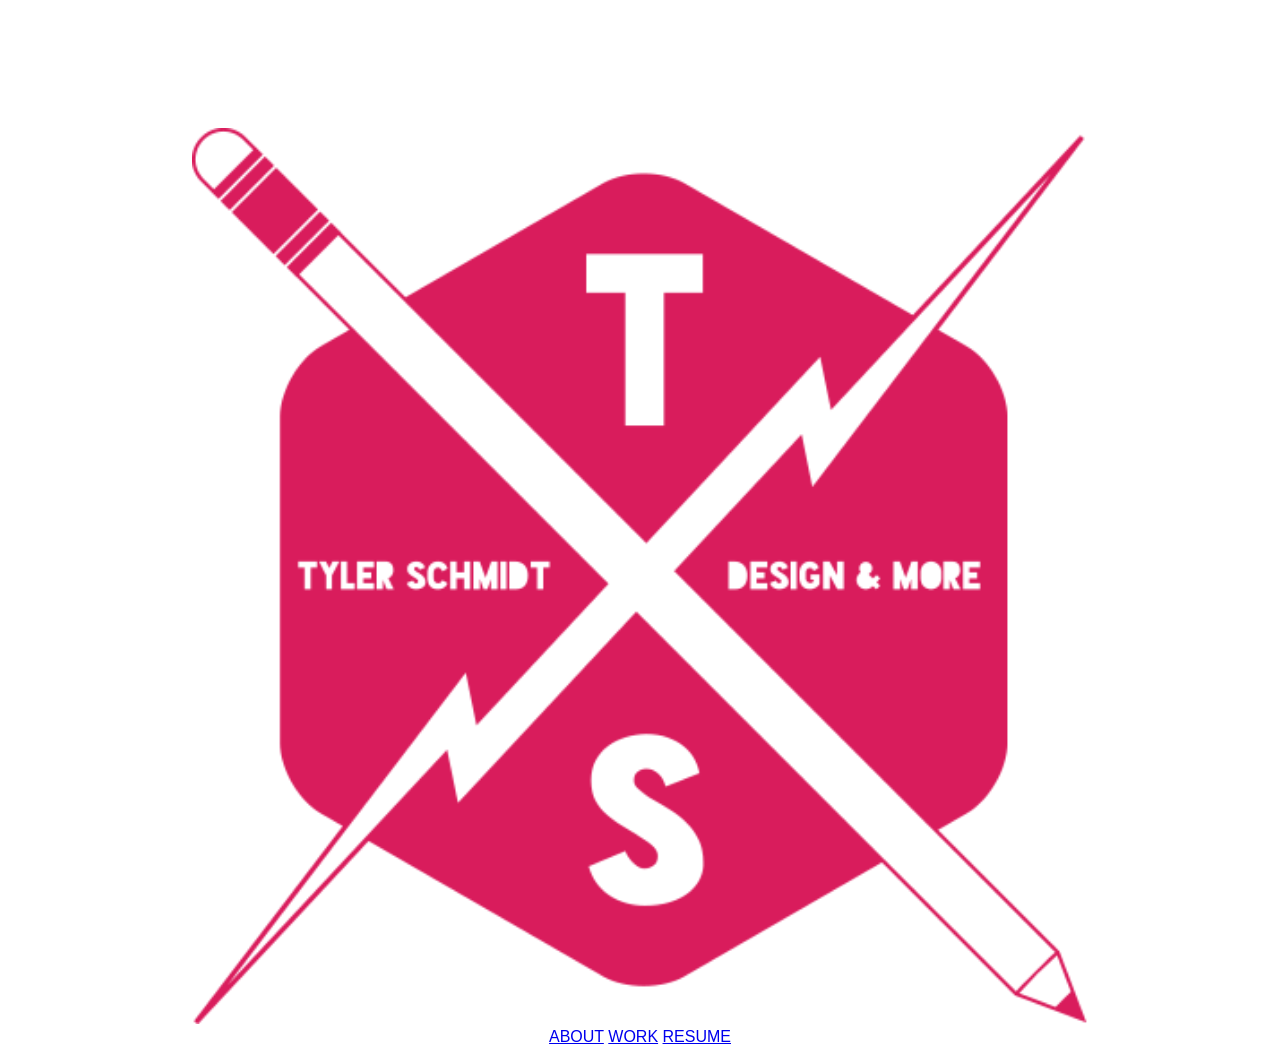
==== index.html @ 3486b697 "massive fixes" ====
<!DOCTYPE html>
<html lang="en">
<head>

  <!-- Basic Page Needs
  –––––––––––––––––––––––––––––––––––––––––––––––––– -->
  <meta charset="utf-8">
  <title>Your page title here :)</title>
  <meta name="description" content="">
  <meta name="author" content="">

  <!-- Mobile Specific Metas
  –––––––––––––––––––––––––––––––––––––––––––––––––– -->
  <meta name="viewport" content="width=device-width, initial-scale=1">

  <!-- FONT
  –––––––––––––––––––––––––––––––––––––––––––––––––– -->
  <link href="//fonts.googleapis.com/css?family=Raleway:400,300,600" rel="stylesheet" type="text/css">

  <!-- CSS
  –––––––––––––––––––––––––––––––––––––––––––––––––– -->
  <link rel="stylesheet" href="css/styles.css">
  <link rel="stylesheet" href="css/normalize.css">
  <link rel="stylesheet" href="css/skeleton.css">

  <!-- Favicon
  –––––––––––––––––––––––––––––––––––––––––––––––––– -->
  <link rel="icon" type="image/png" href="images/favicon.png">

</head>
<body>

  <!-- Primary Page Layout
  –––––––––––––––––––––––––––––––––––––––––––––––––– -->
  <div class="background-home">
    <div class="container">
       <a href="index.html">
        <img class="index-logo" src="images/logo.png">
        </a>
        <br>
       <a href="about.html">ABOUT</a>
       <a href="work.html">WORK</a>
       <a href="resume.html">RESUME</a>
    </div>
  </div>


<!-- End Document
  –––––––––––––––––––––––––––––––––––––––––––––––––– -->
</body>
</html>
---- css/styles.css ----
.scale {
  width: 90%;
}

.scale-work {
  height: 80%;
}

.index-logo{
  width: 80%;
  margin-top: 40%;
}

.fixed-left {
  width: 80%;
  margin: 0 auto;
  text-align: center;
}

.fixed-right {
  width: 90%;
  margin: 0 5%;
}

.main-nav {
  width: 50%;
  height: 300px;
  text-align: center;
  float: left;
}

.tappist {
  width: 50%;
  height: 300px;
  text-align: center;
  float: left;
  background-image: url('http://rule13.com/beerrun/hophead/wp-content/uploads/2014/01/taps.jpg');
  background-size: cover;
  background-position: center center;
}

.waystone {
  width: 50%;
  height: 300px;
  text-align: center;
  float: left;
  background-image: url('https://upload.wikimedia.org/wikipedia/commons/4/46/A_Game_Of_Thrones_board_game_detail.jpg');
  background-size: cover;
  background-position: center center;
}

.branding {
  width: 50%;
  height: 300px;
  text-align: center;
  float: left;
  background-image: url('https://milleniamen.files.wordpress.com/2014/07/pen-notebook.jpg');
  background-size: cover;
  background-position: center center;
}

.marketing {
  width: 50%;
  height: 300px;
  text-align: center;
  float: left;
  background-image: url('http://reynoldsfineart.com/gallery/wp-content/uploads/2012/11/pencils-image-1.jpg');
  background-size: cover;
  background-position: center center;
}

.more {
  width: 50%;
  height: 300px;
  text-align: center;
  float: left;
  background-image: url('https://quinncreative.files.wordpress.com/2012/05/colored_pencils.jpg');
  background-size: cover;
  background-position: center center;
}

@media (min-width: 768px) {
  .fixed-left {
    position: fixed;
    width: 18%;
    text-align: center;
    margin-left: -2%;
  }

  .fixed-right {
    width: 70%;
    margin-left: 30%;
  }

  .index-logo {
    width: 70%;
    margin-top: 10%;
  }


}

article {
  padding-top: 50px;
}

.background-home {
  background-image: url('http://i.imgur.com/KMJ0G2o.jpg');
  background-size: cover;
  background-position: center center;
  height: 100vh;
  text-align: center;
  display: fixed;
}

.background {
  background-image: url('http://www.photos-public-domain.com/wp-content/uploads/2012/05/ivory-off-white-paper-texture.jpg');
  background-size: cover;
  background-position: center center;
  height: 100vh;
  text-align: center;
  display: fixed;
}

p {
  text-align: left;
  font-size: 16pt;
}

.internal-image {
  background-size: cover;
  background-position: center center;
  width: auto;
}

.header {
  background-image: url('http://i.imgur.com/KMJ0G2o.jpg');
  background-size: cover;
  background-position: center center;
  height: 25vh;
  margin-top: 10px;
  text-align: center;
}

.header-tap {
  background-image: url('http://rule13.com/beerrun/hophead/wp-content/uploads/2014/01/taps.jpg');
  background-size: cover;
  background-position: center center;
  height: 25vh;
  margin-top: 10px;
  text-align: center;
}

.header-waystone {
  background-image: url('http://rule13.com/beerrun/hophead/wp-content/uploads/2014/01/taps.jpg');
  background-size: cover;
  background-position: center center;
  height: 25vh;
  margin-top: 10px;
  text-align: center;
}
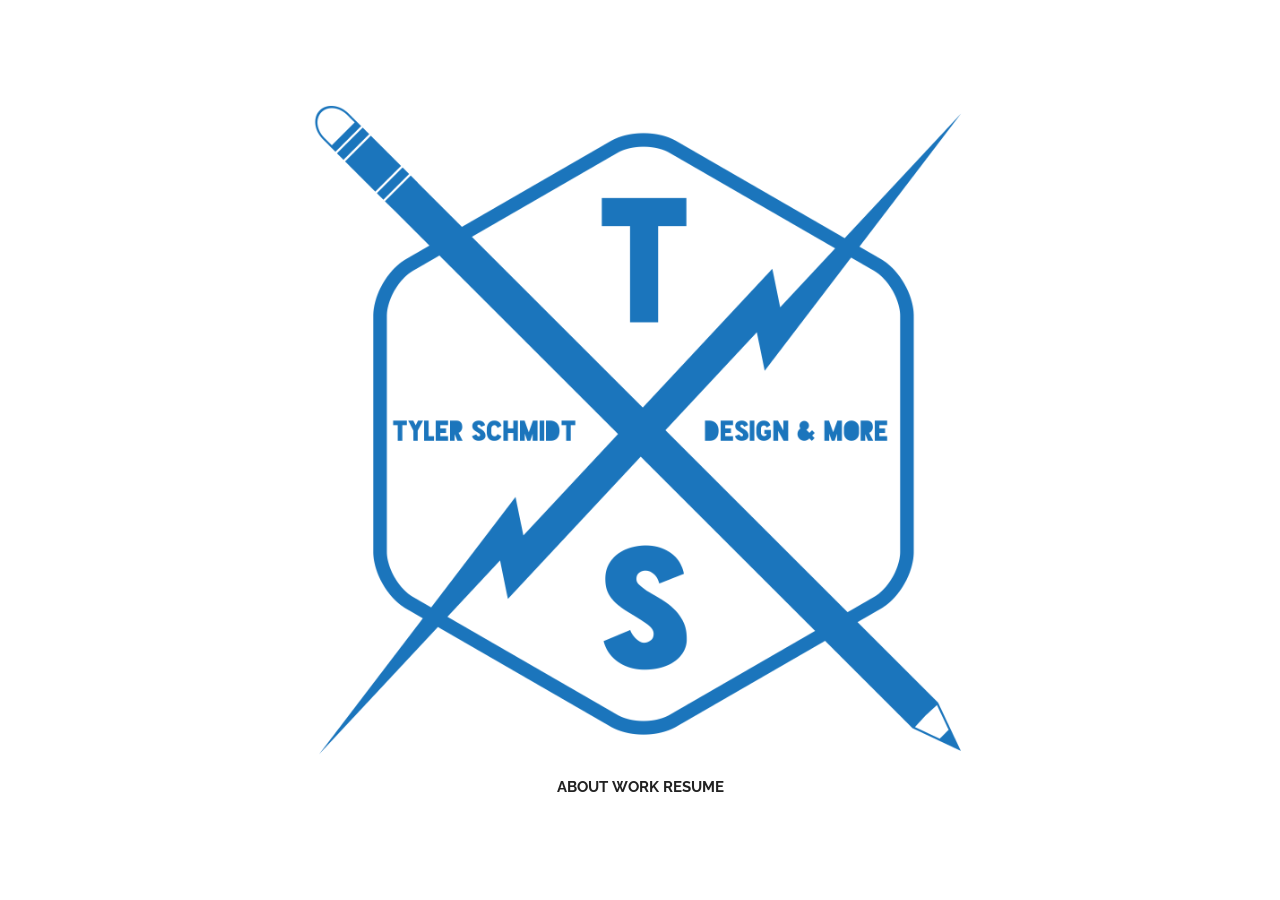
==== commit 6f6ddce7: "attempts at java" ====
--- a/index.html
+++ b/index.html
@@ -38,9 +38,9 @@
         <img class="index-logo" src="images/logo.png">
         </a>
         <br>
-       <a href="about.html">ABOUT</a>
-       <a href="work.html">WORK</a>
-       <a href="resume.html">RESUME</a>
+       <a href="about.html"><b>ABOUT</b></a>
+       <a href="work.html"><b>WORK</b></a>
+       <a href="resume.html"><b>RESUME</b></a>
     </div>
   </div>
 
--- a/css/styles.css
+++ b/css/styles.css
@@ -4,6 +4,7 @@
 
 .scale-work {
   height: 80%;
+  padding-top: 15px;
 }
 
 .index-logo{
@@ -22,6 +23,12 @@
   margin: 0 5%;
 }
 
+.main-link {
+  text-align: center;
+  padding-top: 200px;
+  color: white;
+}
+
 .main-nav {
   width: 50%;
   height: 300px;
@@ -31,53 +38,74 @@
 
 .tappist {
   width: 50%;
-  height: 300px;
-  text-align: center;
-  float: left;
-  background-image: url('http://rule13.com/beerrun/hophead/wp-content/uploads/2014/01/taps.jpg');
+  height: 33vh;
+  text-align: center;
+  float: left;
+  background-image: url('http://imgur.com/SDOyzI8.jpg');
   background-size: cover;
   background-position: center center;
 }
 
 .waystone {
   width: 50%;
-  height: 300px;
-  text-align: center;
-  float: left;
-  background-image: url('https://upload.wikimedia.org/wikipedia/commons/4/46/A_Game_Of_Thrones_board_game_detail.jpg');
+  height: 33vh;
+  text-align: center;
+  float: left;
+  background-image: url('http://imgur.com/ILhLf4K.jpg');
   background-size: cover;
   background-position: center center;
 }
 
 .branding {
   width: 50%;
-  height: 300px;
-  text-align: center;
-  float: left;
-  background-image: url('https://milleniamen.files.wordpress.com/2014/07/pen-notebook.jpg');
+  height: 33vh;
+  text-align: center;
+  float: left;
+  background-image: url('http://imgur.com/PrD1LYY.jpg');
   background-size: cover;
   background-position: center center;
 }
 
 .marketing {
   width: 50%;
-  height: 300px;
-  text-align: center;
-  float: left;
-  background-image: url('http://reynoldsfineart.com/gallery/wp-content/uploads/2012/11/pencils-image-1.jpg');
+  height: 33vh;
+  text-align: center;
+  float: left;
+  background-image: url('http://imgur.com/noCH8MV.jpg');
   background-size: cover;
   background-position: center center;
 }
 
 .more {
   width: 50%;
-  height: 300px;
-  text-align: center;
-  float: left;
-  background-image: url('https://quinncreative.files.wordpress.com/2012/05/colored_pencils.jpg');
-  background-size: cover;
-  background-position: center center;
-}
+  height: 33vh;
+  text-align: center;
+  float: left;
+  background-image: url('http://imgur.com/Svy7tTg.jpg');
+  background-size: cover;
+  background-position: center center;
+}
+
+.tappist:hover > .overlay {
+    position: absolute;
+    top: 0;
+    width:100%;
+    height:100%;
+    left: 0;
+    background-color:#000;
+    opacity:0.5;
+    z-index: 100;
+    display: block;
+}
+
+.info {
+  display: none;
+  position: absolute;
+  top: 100px;
+  left: 0;
+  text-align: center;
+}
+
 
 @media (min-width: 768px) {
   .fixed-left {
@@ -159,3 +187,35 @@
   margin-top: 10px;
   text-align: center;
 }
+
+.rslides {
+  position: relative;
+  list-style: none;
+  overflow: hidden;
+  width: 100%;
+  padding: 0;
+  margin: 0;
+  }
+
+.rslides li {
+  -webkit-backface-visibility: hidden;
+  position: absolute;
+  display: none;
+  width: 100%;
+  left: 0;
+  top: 0;
+  }
+
+.rslides li:first-child {
+  position: relative;
+  display: block;
+  float: left;
+  }
+
+.rslides img {
+  display: block;
+  height: auto;
+  float: left;
+  width: 100%;
+  border: 0;
+  }
--- a/css/skeleton.css
+++ b/css/skeleton.css
@@ -0,0 +1,419 @@
+/*
+* Skeleton V2.0.4
+* Copyright 2014, Dave Gamache
+* www.getskeleton.com
+* Free to use under the MIT license.
+* http://www.opensource.org/licenses/mit-license.php
+* 12/29/2014
+*/
+
+
+/* Table of contents
+––––––––––––––––––––––––––––––––––––––––––––––––––
+- Grid
+- Base Styles
+- Typography
+- Links
+- Buttons
+- Forms
+- Lists
+- Code
+- Tables
+- Spacing
+- Utilities
+- Clearing
+- Media Queries
+*/
+
+
+/* Grid
+–––––––––––––––––––––––––––––––––––––––––––––––––– */
+.container {
+  position: relative;
+  width: 100%;
+  max-width: 960px;
+  margin: 0 auto;
+  padding: 0 20px;
+  box-sizing: border-box; }
+.column,
+.columns {
+  width: 100%;
+  float: left;
+  box-sizing: border-box; }
+
+/* For devices larger than 400px */
+@media (min-width: 400px) {
+  .container {
+    width: 85%;
+    padding: 0; }
+}
+
+/* For devices larger than 550px */
+@media (min-width: 550px) {
+  .container {
+    width: 80%; }
+  .column,
+  .columns {
+    margin-left: 4%; }
+  .column:first-child,
+  .columns:first-child {
+    margin-left: 0; }
+
+  .one.column,
+  .one.columns                    { width: 4.66666666667%; }
+  .two.columns                    { width: 13.3333333333%; }
+  .three.columns                  { width: 22%;            }
+  .four.columns                   { width: 30.6666666667%; }
+  .five.columns                   { width: 39.3333333333%; }
+  .six.columns                    { width: 48%;            }
+  .seven.columns                  { width: 56.6666666667%; }
+  .eight.columns                  { width: 65.3333333333%; }
+  .nine.columns                   { width: 74.0%;          }
+  .ten.columns                    { width: 82.6666666667%; }
+  .eleven.columns                 { width: 91.3333333333%; }
+  .twelve.columns                 { width: 100%; margin-left: 0; }
+
+  .one-third.column               { width: 30.6666666667%; }
+  .two-thirds.column              { width: 65.3333333333%; }
+
+  .one-half.column                { width: 48%; }
+
+  /* Offsets */
+  .offset-by-one.column,
+  .offset-by-one.columns          { margin-left: 8.66666666667%; }
+  .offset-by-two.column,
+  .offset-by-two.columns          { margin-left: 17.3333333333%; }
+  .offset-by-three.column,
+  .offset-by-three.columns        { margin-left: 26%;            }
+  .offset-by-four.column,
+  .offset-by-four.columns         { margin-left: 34.6666666667%; }
+  .offset-by-five.column,
+  .offset-by-five.columns         { margin-left: 43.3333333333%; }
+  .offset-by-six.column,
+  .offset-by-six.columns          { margin-left: 52%;            }
+  .offset-by-seven.column,
+  .offset-by-seven.columns        { margin-left: 60.6666666667%; }
+  .offset-by-eight.column,
+  .offset-by-eight.columns        { margin-left: 69.3333333333%; }
+  .offset-by-nine.column,
+  .offset-by-nine.columns         { margin-left: 78.0%;          }
+  .offset-by-ten.column,
+  .offset-by-ten.columns          { margin-left: 86.6666666667%; }
+  .offset-by-eleven.column,
+  .offset-by-eleven.columns       { margin-left: 95.3333333333%; }
+
+  .offset-by-one-third.column,
+  .offset-by-one-third.columns    { margin-left: 34.6666666667%; }
+  .offset-by-two-thirds.column,
+  .offset-by-two-thirds.columns   { margin-left: 69.3333333333%; }
+
+  .offset-by-one-half.column,
+  .offset-by-one-half.columns     { margin-left: 52%; }
+
+}
+
+
+/* Base Styles
+–––––––––––––––––––––––––––––––––––––––––––––––––– */
+/* NOTE
+html is set to 62.5% so that all the REM measurements throughout Skeleton
+are based on 10px sizing. So basically 1.5rem = 15px :) */
+html {
+  font-size: 62.5%; }
+body {
+  font-size: 1.5em; /* currently ems cause chrome bug misinterpreting rems on body element */
+  line-height: 1.6;
+  font-weight: 400;
+  font-family: "Raleway", "HelveticaNeue", "Helvetica Neue", Helvetica, Arial, sans-serif;
+  color: #222; }
+
+
+/* Typography
+–––––––––––––––––––––––––––––––––––––––––––––––––– */
+h1, h2, h3, h4, h5, h6 {
+  margin-top: 0;
+  margin-bottom: 2rem;
+  font-weight: 300; }
+h1 { font-size: 4.0rem; line-height: 1.2;  letter-spacing: -.1rem;}
+h2 { font-size: 3.6rem; line-height: 1.25; letter-spacing: -.1rem; }
+h3 { font-size: 3.0rem; line-height: 1.3;  letter-spacing: -.1rem; }
+h4 { font-size: 2.4rem; line-height: 1.35; letter-spacing: -.08rem; }
+h5 { font-size: 1.8rem; line-height: 1.5;  letter-spacing: -.05rem; }
+h6 { font-size: 1.5rem; line-height: 1.6;  letter-spacing: 0; }
+
+/* Larger than phablet */
+@media (min-width: 550px) {
+  h1 { font-size: 5.0rem; }
+  h2 { font-size: 4.2rem; }
+  h3 { font-size: 3.6rem; }
+  h4 { font-size: 3.0rem; }
+  h5 { font-size: 2.4rem; }
+  h6 { font-size: 1.5rem; }
+}
+
+p {
+  margin-top: 0; }
+
+
+/* Links
+–––––––––––––––––––––––––––––––––––––––––––––––––– */
+a {
+  color: #222; 
+  text-decoration:none
+  }
+
+
+
+/* Buttons
+–––––––––––––––––––––––––––––––––––––––––––––––––– */
+.button,
+button,
+input[type="submit"],
+input[type="reset"],
+input[type="button"] {
+  display: inline-block;
+  height: 38px;
+  padding: 0 30px;
+  color: #555;
+  text-align: center;
+  font-size: 11px;
+  font-weight: 600;
+  line-height: 38px;
+  letter-spacing: .1rem;
+  text-transform: uppercase;
+  text-decoration: none;
+  white-space: nowrap;
+  background-color: transparent;
+  border-radius: 4px;
+  border: 1px solid #bbb;
+  cursor: pointer;
+  box-sizing: border-box; }
+.button:hover,
+button:hover,
+input[type="submit"]:hover,
+input[type="reset"]:hover,
+input[type="button"]:hover,
+.button:focus,
+button:focus,
+input[type="submit"]:focus,
+input[type="reset"]:focus,
+input[type="button"]:focus {
+  color: #333;
+  border-color: #888;
+  outline: 0; }
+.button.button-primary,
+button.button-primary,
+input[type="submit"].button-primary,
+input[type="reset"].button-primary,
+input[type="button"].button-primary {
+  color: #FFF;
+  background-color: #33C3F0;
+  border-color: #33C3F0; }
+.button.button-primary:hover,
+button.button-primary:hover,
+input[type="submit"].button-primary:hover,
+input[type="reset"].button-primary:hover,
+input[type="button"].button-primary:hover,
+.button.button-primary:focus,
+button.button-primary:focus,
+input[type="submit"].button-primary:focus,
+input[type="reset"].button-primary:focus,
+input[type="button"].button-primary:focus {
+  color: #FFF;
+  background-color: #1EAEDB;
+  border-color: #1EAEDB; }
+
+
+/* Forms
+–––––––––––––––––––––––––––––––––––––––––––––––––– */
+input[type="email"],
+input[type="number"],
+input[type="search"],
+input[type="text"],
+input[type="tel"],
+input[type="url"],
+input[type="password"],
+textarea,
+select {
+  height: 38px;
+  padding: 6px 10px; /* The 6px vertically centers text on FF, ignored by Webkit */
+  background-color: #fff;
+  border: 1px solid #D1D1D1;
+  border-radius: 4px;
+  box-shadow: none;
+  box-sizing: border-box; }
+/* Removes awkward default styles on some inputs for iOS */
+input[type="email"],
+input[type="number"],
+input[type="search"],
+input[type="text"],
+input[type="tel"],
+input[type="url"],
+input[type="password"],
+textarea {
+  -webkit-appearance: none;
+     -moz-appearance: none;
+          appearance: none; }
+textarea {
+  min-height: 65px;
+  padding-top: 6px;
+  padding-bottom: 6px; }
+input[type="email"]:focus,
+input[type="number"]:focus,
+input[type="search"]:focus,
+input[type="text"]:focus,
+input[type="tel"]:focus,
+input[type="url"]:focus,
+input[type="password"]:focus,
+textarea:focus,
+select:focus {
+  border: 1px solid #33C3F0;
+  outline: 0; }
+label,
+legend {
+  display: block;
+  margin-bottom: .5rem;
+  font-weight: 600; }
+fieldset {
+  padding: 0;
+  border-width: 0; }
+input[type="checkbox"],
+input[type="radio"] {
+  display: inline; }
+label > .label-body {
+  display: inline-block;
+  margin-left: .5rem;
+  font-weight: normal; }
+
+
+/* Lists
+–––––––––––––––––––––––––––––––––––––––––––––––––– */
+ul {
+  list-style: circle inside; }
+ol {
+  list-style: decimal inside; }
+ol, ul {
+  padding-left: 0;
+  margin-top: 0; }
+ul ul,
+ul ol,
+ol ol,
+ol ul {
+  margin: 1.5rem 0 1.5rem 3rem;
+  font-size: 90%; }
+li {
+  margin-bottom: 1rem; }
+
+
+/* Code
+–––––––––––––––––––––––––––––––––––––––––––––––––– */
+code {
+  padding: .2rem .5rem;
+  margin: 0 .2rem;
+  font-size: 90%;
+  white-space: nowrap;
+  background: #F1F1F1;
+  border: 1px solid #E1E1E1;
+  border-radius: 4px; }
+pre > code {
+  display: block;
+  padding: 1rem 1.5rem;
+  white-space: pre; }
+
+
+/* Tables
+–––––––––––––––––––––––––––––––––––––––––––––––––– */
+th,
+td {
+  padding: 12px 15px;
+  text-align: left;
+  border-bottom: 1px solid #E1E1E1; }
+th:first-child,
+td:first-child {
+  padding-left: 0; }
+th:last-child,
+td:last-child {
+  padding-right: 0; }
+
+
+/* Spacing
+–––––––––––––––––––––––––––––––––––––––––––––––––– */
+button,
+.button {
+  margin-bottom: 1rem; }
+input,
+textarea,
+select,
+fieldset {
+  margin-bottom: 1.5rem; }
+pre,
+blockquote,
+dl,
+figure,
+table,
+p,
+ul,
+ol,
+form {
+  margin-bottom: 2.5rem; }
+
+
+/* Utilities
+–––––––––––––––––––––––––––––––––––––––––––––––––– */
+.u-full-width {
+  width: 100%;
+  box-sizing: border-box; }
+.u-max-full-width {
+  max-width: 100%;
+  box-sizing: border-box; }
+.u-pull-right {
+  float: right; }
+.u-pull-left {
+  float: left; }
+
+
+/* Misc
+–––––––––––––––––––––––––––––––––––––––––––––––––– */
+hr {
+  margin-top: 3rem;
+  margin-bottom: 3.5rem;
+  border-width: 0;
+  border-top: 1px solid #E1E1E1; }
+
+
+/* Clearing
+–––––––––––––––––––––––––––––––––––––––––––––––––– */
+
+/* Self Clearing Goodness */
+.container:after,
+.row:after,
+.u-cf {
+  content: "";
+  display: table;
+  clear: both; }
+
+
+/* Media Queries
+–––––––––––––––––––––––––––––––––––––––––––––––––– */
+/*
+Note: The best way to structure the use of media queries is to create the queries
+near the relevant code. For example, if you wanted to change the styles for buttons
+on small devices, paste the mobile query code up in the buttons section and style it
+there.
+*/
+
+
+/* Larger than mobile */
+@media (min-width: 400px) {}
+
+/* Larger than phablet (also point when grid becomes active) */
+@media (min-width: 550px) {}
+
+/* Larger than tablet */
+@media (min-width: 750px) {}
+
+/* Larger than desktop */
+@media (min-width: 1000px) {}
+
+/* Larger than Desktop HD */
+@media (min-width: 1200px) {}
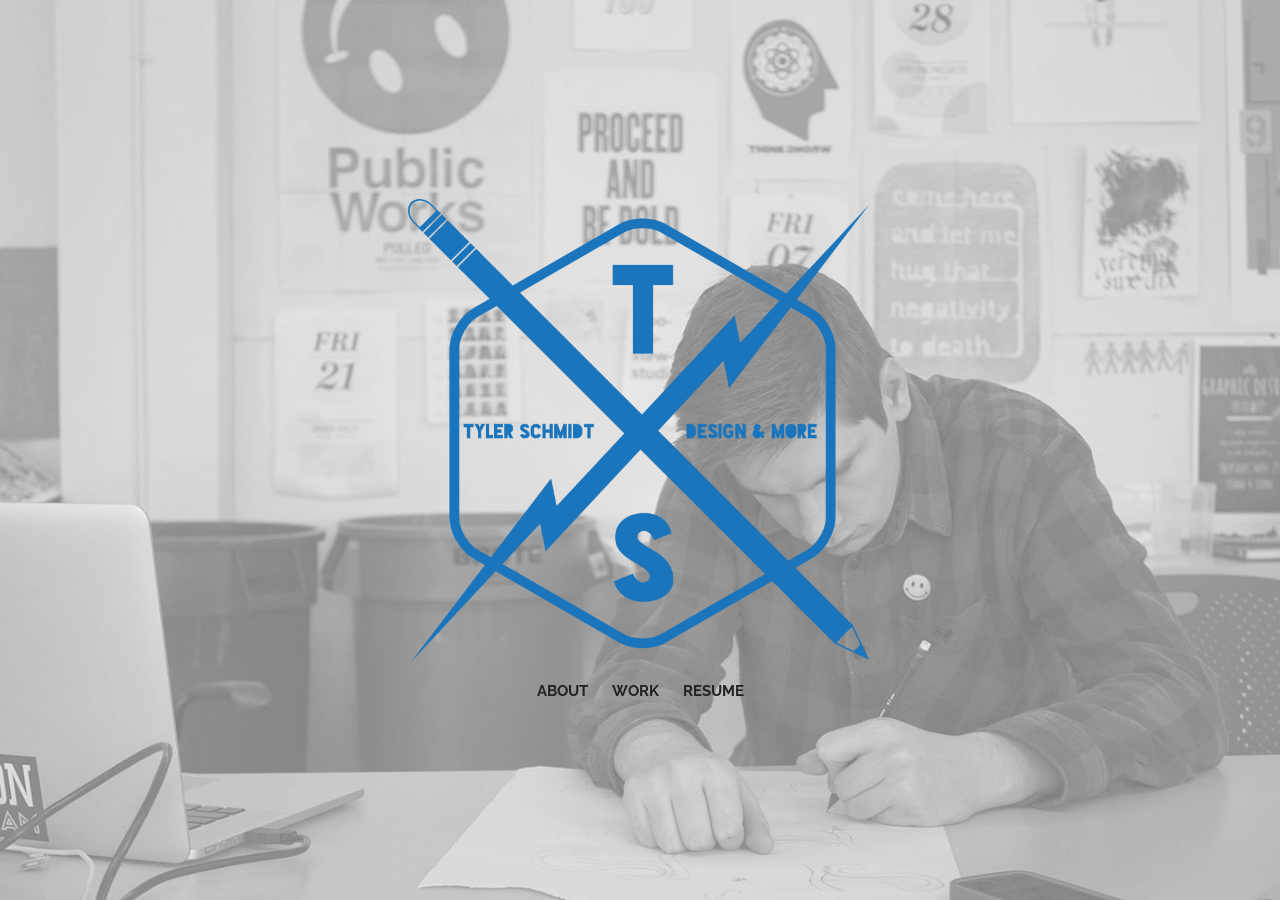
==== commit 887529f0: "morning changes" ====
--- a/index.html
+++ b/index.html
@@ -5,7 +5,7 @@
   <!-- Basic Page Needs
   –––––––––––––––––––––––––––––––––––––––––––––––––– -->
   <meta charset="utf-8">
-  <title>Your page title here :)</title>
+  <title>Tyler Schmidt</title>
   <meta name="description" content="">
   <meta name="author" content="">
 
@@ -34,13 +34,14 @@
   –––––––––––––––––––––––––––––––––––––––––––––––––– -->
   <div class="background-home">
     <div class="container">
-       <a href="index.html">
         <img class="index-logo" src="images/logo.png">
         </a>
         <br>
+      <div class="links">
        <a href="about.html"><b>ABOUT</b></a>
        <a href="work.html"><b>WORK</b></a>
        <a href="resume.html"><b>RESUME</b></a>
+      </div>
     </div>
   </div>
 
--- a/css/styles.css
+++ b/css/styles.css
@@ -1,14 +1,23 @@
+.links {
+  word-spacing: 20px
+}
+
+.img {
+  max-width: 100%;
+}
+
 .scale {
   width: 90%;
 }
 
 .scale-work {
-  height: 80%;
+  max-width: 80%;
   padding-top: 15px;
+  margin: auto;
 }
 
 .index-logo{
-  width: 80%;
+  width: 70%;
   margin-top: 40%;
 }
 
@@ -31,7 +40,7 @@
 
 .main-nav {
   width: 50%;
-  height: 300px;
+  height: 33vh;
   text-align: center;
   float: left;
 }
@@ -41,7 +50,7 @@
   height: 33vh;
   text-align: center;
   float: left;
-  background-image: url('http://imgur.com/SDOyzI8.jpg');
+  background-image: url('../images/tappist.png');
   background-size: cover;
   background-position: center center;
 }
@@ -51,7 +60,7 @@
   height: 33vh;
   text-align: center;
   float: left;
-  background-image: url('http://imgur.com/ILhLf4K.jpg');
+  background-image: url('../images/waystone.jpg');
   background-size: cover;
   background-position: center center;
 }
@@ -61,7 +70,7 @@
   height: 33vh;
   text-align: center;
   float: left;
-  background-image: url('http://imgur.com/PrD1LYY.jpg');
+  background-image: url('../images/homebrewing.jpg');
   background-size: cover;
   background-position: center center;
 }
@@ -71,7 +80,7 @@
   height: 33vh;
   text-align: center;
   float: left;
-  background-image: url('http://imgur.com/noCH8MV.jpg');
+  background-image: url('../images/marketing.jpg');
   background-size: cover;
   background-position: center center;
 }
@@ -81,7 +90,7 @@
   height: 33vh;
   text-align: center;
   float: left;
-  background-image: url('http://imgur.com/Svy7tTg.jpg');
+  background-image: url('../images/more.jpg');
   background-size: cover;
   background-position: center center;
 }
@@ -121,9 +130,14 @@
   }
 
   .index-logo {
-    width: 70%;
-    margin-top: 10%;
-  }
+    width: 50%;
+    margin-top: 20%;
+  }
+
+  .scale-work {
+  height: 80%;
+  padding-top: 15px;
+}
 
 
 }
@@ -133,16 +147,7 @@
 }
 
 .background-home {
-  background-image: url('http://i.imgur.com/KMJ0G2o.jpg');
-  background-size: cover;
-  background-position: center center;
-  height: 100vh;
-  text-align: center;
-  display: fixed;
-}
-
-.background {
-  background-image: url('http://www.photos-public-domain.com/wp-content/uploads/2012/05/ivory-off-white-paper-texture.jpg');
+  background-image: url('../images/background.jpg');
   background-size: cover;
   background-position: center center;
   height: 100vh;
@@ -162,7 +167,7 @@
 }
 
 .header {
-  background-image: url('http://i.imgur.com/KMJ0G2o.jpg');
+  background-image: url('../images/me.jpg');
   background-size: cover;
   background-position: center center;
   height: 25vh;
@@ -171,7 +176,7 @@
 }
 
 .header-tap {
-  background-image: url('http://rule13.com/beerrun/hophead/wp-content/uploads/2014/01/taps.jpg');
+  background-image: url('../images/tappist.jpg');
   background-size: cover;
   background-position: center center;
   height: 25vh;
@@ -180,7 +185,7 @@
 }
 
 .header-waystone {
-  background-image: url('http://rule13.com/beerrun/hophead/wp-content/uploads/2014/01/taps.jpg');
+  background-image: url('../images/waytone-header.jpg');
   background-size: cover;
   background-position: center center;
   height: 25vh;
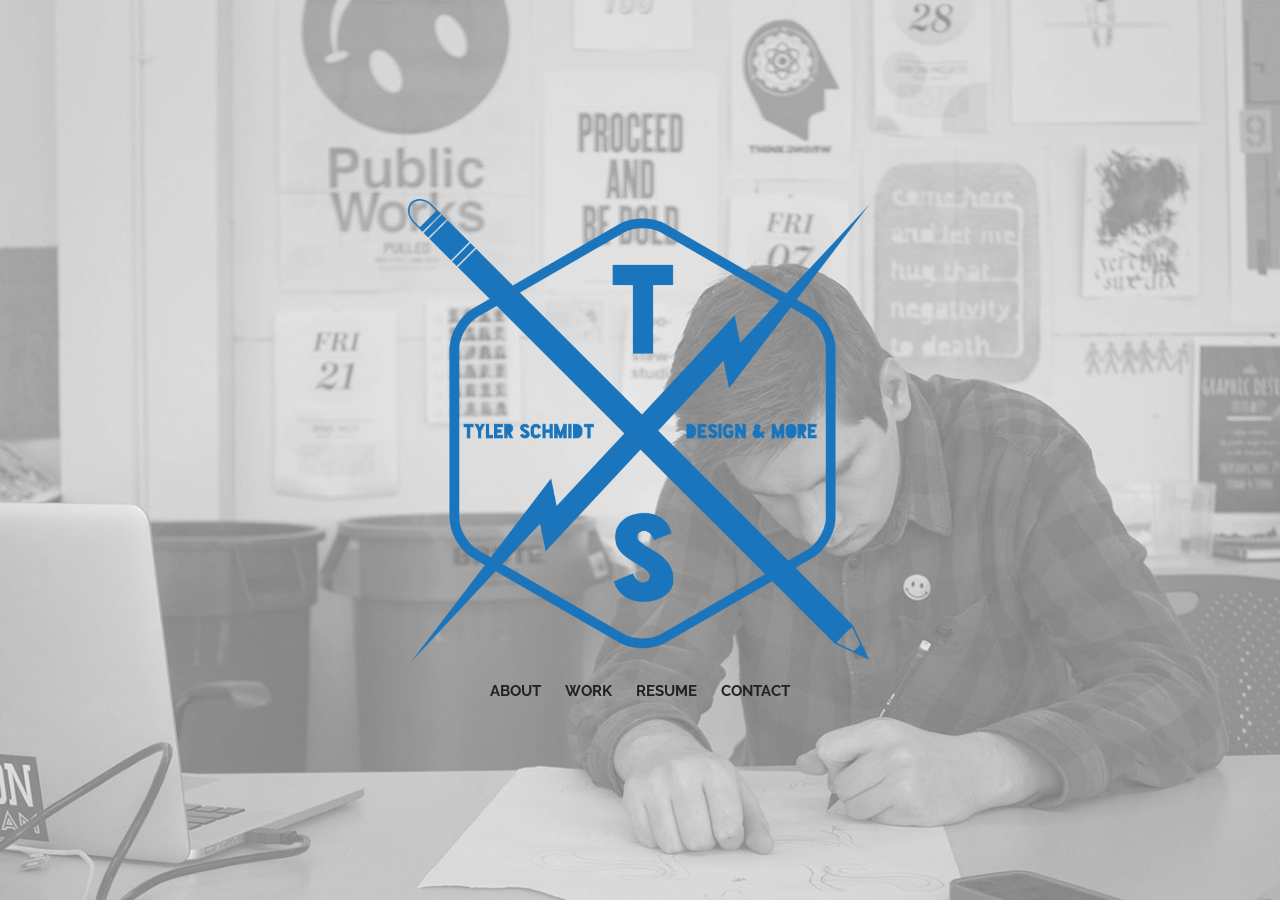
==== commit b20689f4: "fixed css order, added next project buttons, added contact page" ====
--- a/index.html
+++ b/index.html
@@ -19,9 +19,10 @@
 
   <!-- CSS
   –––––––––––––––––––––––––––––––––––––––––––––––––– -->
+  <link rel="stylesheet" href="css/skeleton.css">
+  <link rel="stylesheet" href="css/normalize.css">
   <link rel="stylesheet" href="css/styles.css">
-  <link rel="stylesheet" href="css/normalize.css">
-  <link rel="stylesheet" href="css/skeleton.css">
+  <link rel="stylesheet" href="css/dist/css/unslider.css">
 
   <!-- Favicon
   –––––––––––––––––––––––––––––––––––––––––––––––––– -->
@@ -41,6 +42,7 @@
        <a href="about.html"><b>ABOUT</b></a>
        <a href="work.html"><b>WORK</b></a>
        <a href="resume.html"><b>RESUME</b></a>
+       <a href="contact.html"><b>CONTACT</b></a>
       </div>
     </div>
   </div>
--- a/css/styles.css
+++ b/css/styles.css
@@ -140,10 +140,31 @@
 }
 
 
-}
-
 article {
   padding-top: 50px;
+}
+
+article p {
+  margin-top: -15px;
+  margin-bottom: 40px;
+  line-height: 1.8em;
+}
+
+article h4 {
+  margin-top: 20px;
+}
+
+article h2 {
+  margin-top: 20px;
+}
+
+article h3 {
+  margin-top: 30px;
+
+}
+
+article h5 {
+  margin-top: -20px;
 }
 
 .background-home {
--- a/css/dist/css/unslider.css
+++ b/css/dist/css/unslider.css
@@ -0,0 +1 @@
+.unslider{overflow:auto;margin:0;padding:0}.unslider-wrap{position:relative}.unslider-wrap.unslider-carousel li{float:left}.unslider-vertical>ul{height:100%}.unslider-vertical li{float:none;width:100%}.unslider-fade{position:relative}.unslider-fade .unslider-wrap li{position:absolute;left:0;top:0;right:0;z-index:8}.unslider-fade .unslider-wrap li.unslider-active{z-index:10}.unslider li,.unslider ol,.unslider ul{list-style:none;margin:0;padding:0;border:none}.unslider-arrow{position:absolute;left:20px;z-index:2;cursor:pointer}.unslider-arrow.next{left:auto;right:20px}
